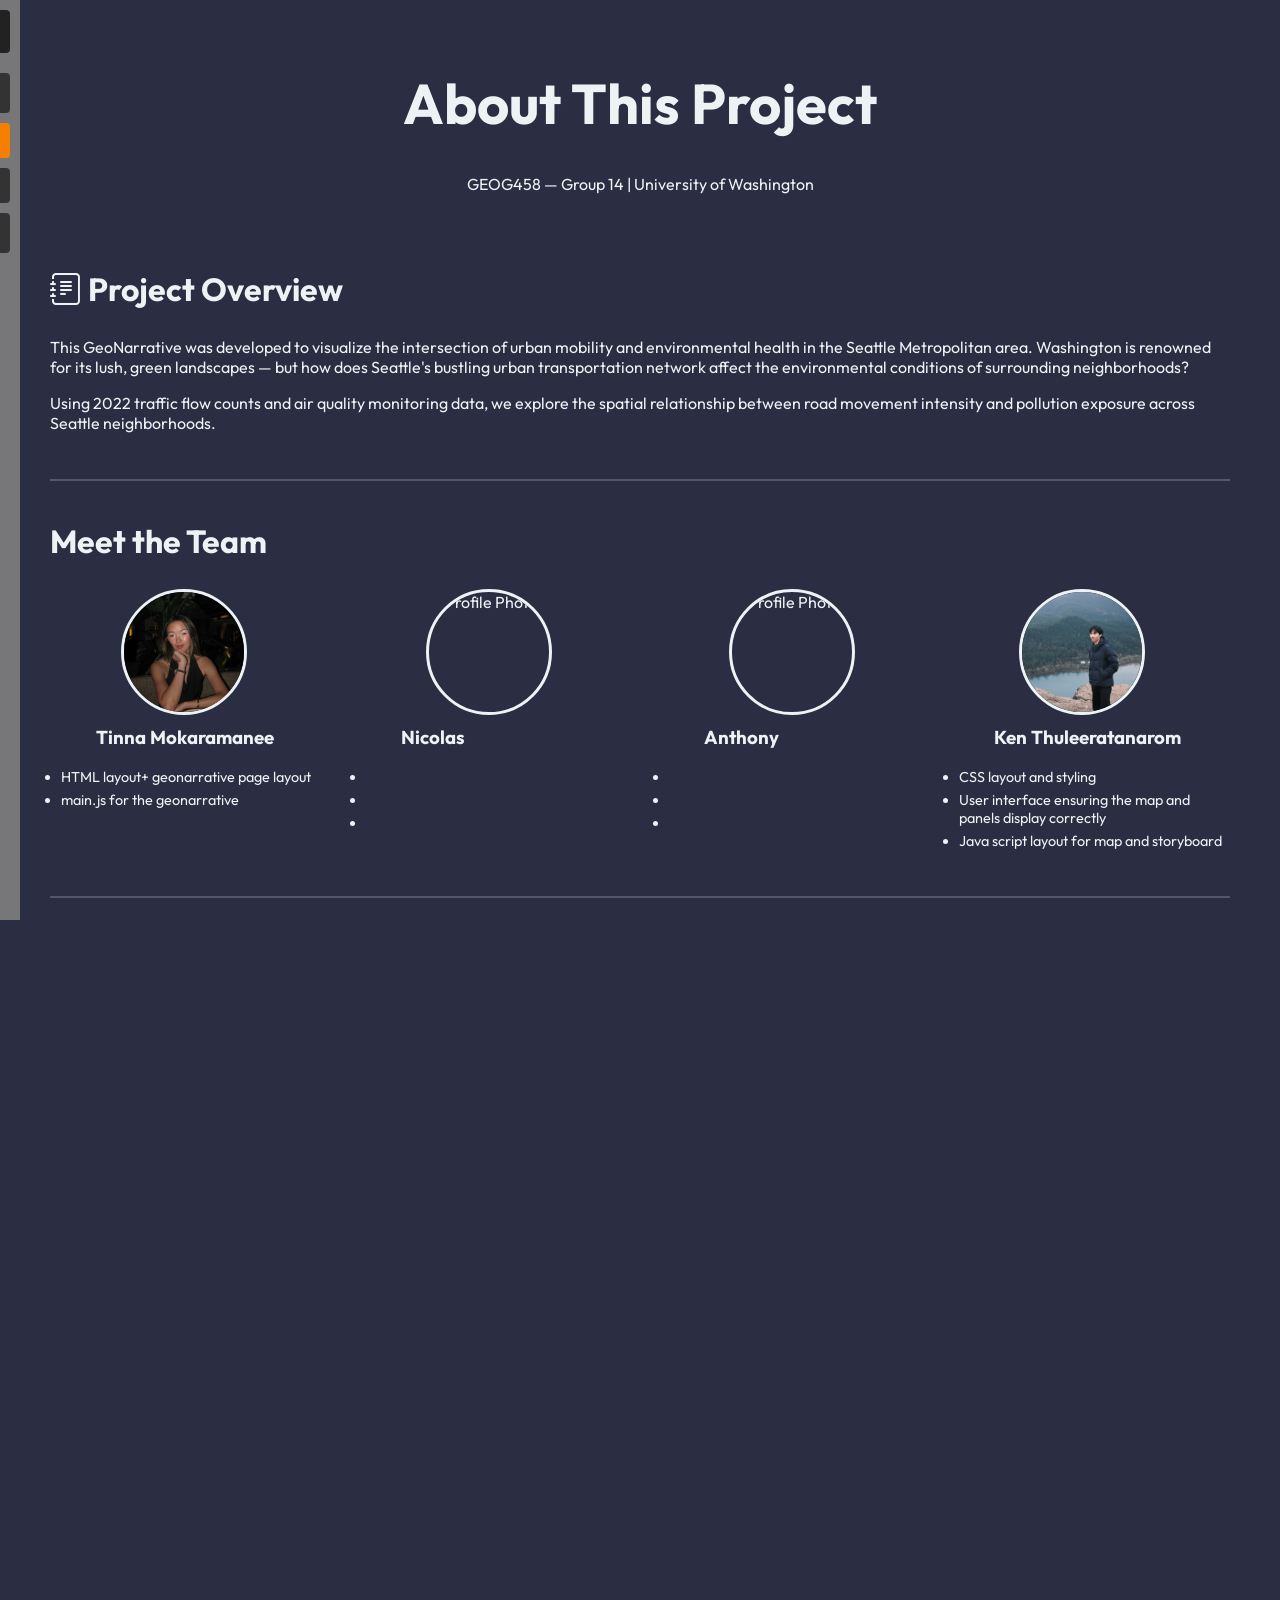
==== about.html @ a7c9efb5 "navbar first edit" ====
<!DOCTYPE html>
<html>
<head>
  <meta charset="utf-8" />
  <title>About — Seattle Traffic & Environmental Impact</title>
  <link rel="stylesheet" href="https://fonts.googleapis.com/css2?family=Outfit:wght@300;400;600;700&family=Space+Mono:wght@400;700&display=swap" />
  <link rel="stylesheet" href="https://cdn.jsdelivr.net/npm/bootstrap-icons@1.8.1/font/bootstrap-icons.css">
  <link rel="stylesheet" href="css/main.css">
</head>
<body>

  <div id="navbar" class="navbar">
    <button id="nav-toggle">Navigation Bar</button>
    <div class="nav-links">
      <a class="nav-btn" href="index.html">Home</a>
      <button class="nav-btn active" data-layer="traffic">Traffic</button>
      <button class="nav-btn" data-layer="aqi">AQI</button>
      <a class="nav-btn" href="about.html">About</a>
    </div>
  </div>

  <div id="about-page">

    <div class="about-hero">
      <h1>About This Project</h1>
      <p class="subtitle">GEOG458 — Group 14 | University of Washington</p>
    </div>

    <div class="about-container">

      <section class="about-section">
        <h2><i class="bi bi-journal-text"></i> Project Overview</h2>
        <p>This GeoNarrative was developed to visualize the intersection of urban mobility and environmental health in the Seattle Metropolitan area. Washington is renowned for its lush, green landscapes — but how does Seattle's bustling urban transportation network affect the environmental conditions of surrounding neighborhoods?</p>
        <p>Using 2022 traffic flow counts and air quality monitoring data, we explore the spatial relationship between road movement intensity and pollution exposure across Seattle neighborhoods.</p>
      </section>

        <!-- TEAM SECTION -->
        <section class="team about-section">
            <div class="container">
                <h2>Meet the Team</h2>

                <div class="team-container">

                    <!-- Member 1 -->
                    <div class="team-card">
                        <img src="img/tinnapic.jpeg" alt="Profile Photo">
                        <h3>Tinna Mokaramanee</h3>
                        <p><ul>
                            <li>HTML layout+ geonarrative page layout</li>
                            <li>main.js for the geonarrative</li>
                        </ul></p>
                    </div>

                    <!-- Member 2 -->
                    <div class="team-card">
                        <img src="" alt="Profile Photo">
                        <h3>Nicolas</h3>
                        <p><ul>
                            <li></li>
                            <li></li>
                            <li></li>
                        </ul></p>
                    </div>

                    <!-- Member 3 -->
                    <div class="team-card">
                        <img src="img/mimpic.jpeg" alt="Profile Photo">
                        <h3>Anthony</h3>
                        <p><ul>
                            <li></li>
                            <li></li>
                            <li></li>
                        </ul></p>
                    </div>

                    <!-- Member 4 -->
                    <div class="team-card">
                        <img src="img/kenimg.jpg" alt="Profile Photo">
                        <h3>Ken Thuleeratanarom</h3>
                        <p><ul>
                            <li>CSS layout and styling</li>
                            <li>User interface ensuring the map and panels display correctly</li>
                            <li>Java script layout for map and storyboard</li>
                        </ul></p>
                    </div>

                </div>
            </div>
        </section>


      <section class="about-section">
        <h2><i class="bi bi-database"></i> Data Sources</h2>
        <ul class="data-links">
          <li>
            <strong>Seattle Traffic Flow Counts</strong><br>
            <a href="https://data-seattlecitygis.opendata.arcgis.com/datasets/SeattleCityGIS::traffic-study-flow-counts/about" target="_blank">Historical Study Data</a> | 
            <a href="https://data-seattlecitygis.opendata.arcgis.com/datasets/SeattleCityGIS::2022-traffic-flow-counts/about" target="_blank">2022 Annual Report</a>
          </li>
          <li>
            <strong>Washington Air Quality Advisory</strong><br>
            <a href="https://airqualitymap.ecology.wa.gov" target="_blank">WA Department of Ecology Monitoring Network</a>
          </li>
        </ul>
      </section>

      <section class="about-section">
        <h2><i class="bi bi-tools"></i> Tools & Methods</h2>
        <ul>
          <li>Mapbox GL JS for interactive web mapping</li>
          <li>Scrollama for scroll-driven narrative</li>
          <li>Python for data processing and GeoJSON conversion</li>
          <li>Washington Ecology air monitoring network data (2022)</li>
          <li>Seattle Open Data Portal traffic counts (2022)</li>
        </ul>
      </section>

      <section class="about-section">
        <h2><i class="bi bi-exclamation-circle"></i> Limitations</h2>
        <p>This analysis is limited by the availability of air quality monitoring stations, which are not evenly distributed across Seattle. Traffic data is limited to Seattle city limits and does not capture regional commuter patterns from surrounding counties. Wind patterns and emission source types were not factored into this analysis.</p>
      </section>

    </div>

    <footer id="footer">
      <div class="footer-container">
        <p>GEOG458 — Group 14 | University of Washington</p>
        <a href="https://github.com/Kur0Vargas/GEOG458-Group-14-Project" target="_blank">
          <i class="bi bi-github"></i> GitHub Repo
        </a>
      </div>
    </footer>

  </div>
  <!-- script for navbar -->
  <script>
    const navbar = document.getElementById('navbar');
    const toggleBtn = document.getElementById('nav-toggle');
    const navButtons = document.querySelectorAll('.nav-btn');
    
    
    toggleBtn.addEventListener('click', () => {
      navbar.classList.toggle('show');
    });
    
    navButtons.forEach(btn => {
      btn.addEventListener('click', () => {
        navButtons.forEach(b => b.classList.remove('active'));
        btn.classList.add('active');
      });
    });</script>
</body>
</html>
---- css/main.css ----
:root {
    --emerald-green: #2D5F3F;
    --traffic-red: #E63946;
    --urban-gray: #2B2D42;
    --pollution-orange: #F77F00;
    --sky-blue: #06A8E8;
    --concrete: #8D99AE;
    --clean-white: #EDF2F4;
    --warning-yellow: #FCBF49;
    --data-purple: #9D4EDD;
}

/* Base Styles */
html,
body,
#map {
    width: 100%;
    height: 100%;
    margin: 0;
    padding: 0;
    font-family: 'Outfit', sans-serif;
    overflow-x: hidden;
}

body {
    background: var(--urban-gray);
    color: var(--clean-white);
}

/* Typography */
h1, h2, h3, h4, h5, h6 {
    font-weight: 700;
}

h1 {
    font-size: 3.5rem;
    line-height: 1.2;
}

h2 {
    font-size: 2rem;
    line-height: 1.3;
}

/* Storyboard */
#storyboard {
    position: -webkit-sticky;
    position: sticky;
    top: 0;
    width: 100%;
    height: 100vh;
}

#map {
    position: absolute;
    top: 0;
    bottom: 0;
    width: 100%;
    z-index: 1;
}

/* Legend Panel */

.legend {
  color: black;
  position: absolute;
  top: 20px;
  right: 20px;
  background: rgba(255, 255, 255, 0.9);
  padding: 12px 16px;
  border-radius: 8px;
  font-size: 0.85rem;
  z-index: 999;
}

.legend h4 {
  margin: 0 0 8px 0;
  font-size: 0.9rem;
}

.legend div {
  display: flex;
  align-items: center;
  gap: 8px;
  margin-bottom: 4px;
}

.legend span {
  display: inline-block;
  width: 30px;
  height: 4px;
  border-radius: 2px;
}

#traffic-legend {
  position: absolute;
  top: 20px;
  right: 20px;
}

#aqi-legend {
  position: absolute;
  top: 150px;
  right: 20px;
}




/* Cover Page */
#cover {
    width: 100%;
    height: 100vh;
    background: linear-gradient(135deg, var(--urban-gray) 0%, var(--emerald-green) 100%);
    position: relative;
    display: flex;
    align-items: center;
    justify-content: center;
    overflow: hidden;
}

/* Animated traffic overlay */
.traffic-overlay {
    position: absolute;
    top: 0;
    left: 0;
    width: 100%;
    height: 100%;
    background: 
        linear-gradient(90deg, transparent 0%, rgba(230, 57, 70, 0.1) 50%, transparent 100%);
    background-size: 200% 100%;
    animation: trafficFlow 8s linear infinite;
    pointer-events: none;
}

@keyframes trafficFlow {
    0% { background-position: -200% 0; }
    100% { background-position: 200% 0; }
}

#intro {
    position: relative;
    max-width: 900px;
    padding: 3rem;
    border-radius: 12px;
    background: rgba(43, 45, 66, 0.85);
    backdrop-filter: blur(15px);
    border: 3px solid var(--emerald-green);
    box-shadow: 
        0 0 50px rgba(45, 95, 63, 0.4),
        inset 0 0 30px rgba(45, 95, 63, 0.1);
    animation: fadeSlideIn 1.5s ease-out;
    z-index: 2;
}

@keyframes fadeSlideIn {
    from {
        opacity: 0;
        transform: translateY(40px);
    }
    to {
        opacity: 1;
        transform: translateY(0);
    }
}

.subtitle-badge {
    display: inline-block;
    background: var(--emerald-green);
    color: var(--clean-white);
    padding: 0.5rem 1.5rem;
    border-radius: 20px;
    font-size: 0.85rem;
    font-weight: 600;
    letter-spacing: 1px;
    text-transform: uppercase;
    margin-bottom: 1.5rem;
}

#intro h1 {
    color: var(--clean-white);
    margin-bottom: 1rem;
    text-shadow: 2px 2px 4px rgba(0, 0, 0, 0.5);
}

#intro h1 i {
    color: var(--emerald-green);
    margin-right: 1rem;
    font-size: 3rem;
}

#intro h5 {
    color: var(--sky-blue);
    font-size: 1.5rem;
    margin-bottom: 1.5rem;
    font-weight: 400;
}

#intro p {
    font-size: 1.15rem;
    line-height: 1.8;
    margin-bottom: 2rem;
    color: var(--clean-white);
}

/* Intro Stats */
.intro-stats {
    display: grid;
    grid-template-columns: repeat(3, 1fr);
    gap: 2rem;
    margin: 2rem 0;
    padding: 2rem 0;
    border-top: 2px solid rgba(45, 95, 63, 0.5);
    border-bottom: 2px solid rgba(45, 95, 63, 0.5);
}

.stat-item {
    text-align: center;
}

.stat-item i {
    font-size: 2.5rem;
    color: var(--sky-blue);
    display: block;
    margin-bottom: 0.5rem;
}

.stat-number {
    display: block;
    font-size: 1.5rem;
    font-weight: 700;
    color: var(--clean-white);
    font-family: 'Space Mono', monospace;
}

.stat-label {
    display: block;
    font-size: 0.9rem;
    color: var(--concrete);
    text-transform: uppercase;
    letter-spacing: 1px;
}

/* Scroll Indicator */
.scroll-indicator {
    text-align: center;
    margin-top: 2rem;
    animation: bounce 2s infinite;
}

.scroll-indicator i {
    font-size: 2rem;
    color: var(--emerald-green);
    display: block;
}

.scroll-indicator span {
    font-size: 0.9rem;
    color: var(--concrete);
    text-transform: uppercase;
    letter-spacing: 1px;
}

@keyframes bounce {
    0%, 100% { transform: translateY(0); }
    50% { transform: translateY(10px); }
}

#intro .footnote {
    text-align: center;
    padding-top: 1.5rem;
    margin-top: 2rem;
    border-top: 1px solid rgba(45, 95, 63, 0.5);
}

#intro .footnote span {
    color: var(--concrete);
    font-size: 0.85rem;
}

/* GeoNarrative Section */
#geonarrative {
    position: relative;
}

/* Scene Styles */
.scene {
    position: relative;
    max-width: 550px;
    margin: 0 auto 0 4rem;
    padding: 2.5rem;
    background: linear-gradient(135deg, rgba(43, 45, 66, 0.95) 0%, rgba(45, 95, 63, 0.85) 100%);
    backdrop-filter: blur(10px);
    border-left: 5px solid var(--emerald-green);
    border-radius: 0 12px 12px 0;
    box-shadow: -8px 8px 30px rgba(0, 0, 0, 0.6);
    transition: all 0.3s ease;
    z-index: 5;
}

.scene:hover {
    box-shadow: -12px 12px 40px rgba(45, 95, 63, 0.4);
    border-left-width: 7px;
    transform: translateX(5px);
}

.scene:first-child {
    margin-top: -35%;
}

.scene:last-child {
    margin-bottom: 0vh;
}

/* For the image at the bottom fill */
.final-hero-break {
    width: 100%;
    height: 100vh; 
    overflow: hidden;
    position: relative;
    display: block;
    margin: 0;
    padding: 0;
}

.final-hero-break img {
    width: 100%;
    height: 100%;
    object-fit: cover; 
    object-position: center; 
    
    display: block;
    border: none;
}

.scene h2 {
    color: var(--clean-white);
    margin-bottom: 1.5rem;
    padding-bottom: 0.75rem;
    border-bottom: 3px solid var(--sky-blue);
}

.scene h2 i {
    margin-right: 0.75rem;
    color: var(--sky-blue);
}

.scene p {
    color: var(--clean-white);
    font-size: 1.1rem;
    line-height: 1.8;
    margin-bottom: 1.25rem;
}

.scene ul {
    color: var(--clean-white);
    line-height: 1.8;
}

.scene ul li {
    margin-bottom: 0.5rem;
}

/* Special Components */
.mapboxgl-popup-content {
  color: black;
}

.data-callout {
    display: flex;
    align-items: flex-start;
    gap: 1rem;
    background: rgba(6, 168, 232, 0.15);
    border-left: 4px solid var(--sky-blue);
    padding: 1.5rem;
    border-radius: 8px;
    margin: 1.5rem 0;
}

.data-callout i {
    font-size: 2rem;
    color: var(--sky-blue);
    flex-shrink: 0;
}

.data-callout strong {
    color: var(--sky-blue);
    display: block;
    margin-bottom: 0.5rem;
}

.data-callout p {
    margin: 0;
    font-size: 1rem;
}

/* Visualization Links */
.viz-link {
    background: linear-gradient(135deg, var(--data-purple) 0%, var(--sky-blue) 100%);
    padding: 1.5rem;
    border-radius: 8px;
    margin: 1.5rem 0;
    text-align: center;
}

.viz-link a {
    color: var(--clean-white);
    text-decoration: none;
    font-weight: 600;
    font-size: 1.1rem;
    display: flex;
    align-items: center;
    justify-content: center;
    gap: 0.5rem;
    transition: all 0.3s ease;
}

.viz-link a:hover {
    transform: scale(1.05);
    text-shadow: 0 0 10px rgba(255, 255, 255, 0.5);
}

/* Key Findings Box */
.key-findings {
    background: rgba(247, 127, 0, 0.15);
    border: 2px solid var(--pollution-orange);
    border-radius: 8px;
    padding: 1.5rem;
    margin: 1.5rem 0;
}

.key-findings h4 {
    color: var(--pollution-orange);
    margin-bottom: 1rem;
}

.key-findings ul {
    margin: 0;
    padding-left: 1.5rem;
}

/* Impact Grid */
.impact-grid {
    display: grid;
    grid-template-columns: 1fr;
    gap: 1rem;
    margin: 1.5rem 0;
}

.impact-item {
    display: flex;
    align-items: center;
    gap: 1rem;
    background: rgba(230, 57, 70, 0.15);
    border-left: 3px solid var(--traffic-red);
    padding: 1rem;
    border-radius: 4px;
}

.impact-item i {
    font-size: 1.5rem;
    color: var(--traffic-red);
}

/* Neighborhood Stats */
.neighborhood-stats {
    display: grid;
    grid-template-columns: 1fr;
    gap: 1.5rem;
    margin: 1.5rem 0;
}

.stat-card {
    background: rgba(141, 153, 174, 0.2);
    border: 2px solid var(--concrete);
    border-radius: 8px;
    padding: 1.5rem;
    text-align: center;
    transition: all 0.3s ease;
}

.stat-card:hover {
    transform: translateY(-5px);
    box-shadow: 0 10px 20px rgba(0, 0, 0, 0.3);
}

.stat-card h4 {
    color: var(--clean-white);
    margin-bottom: 1rem;
}

.stat-value {
    display: inline-block;
    padding: 0.5rem 1.5rem;
    border-radius: 20px;
    font-weight: 700;
    font-size: 1.1rem;
    margin-bottom: 0.5rem;
}

.stat-value.high {
    background: var(--traffic-red);
    color: white;
}

.stat-value.medium {
    background: var(--pollution-orange);
    color: white;
}

.stat-value.low {
    background: var(--emerald-green);
    color: white;
}

.stat-card p {
    font-size: 0.95rem;
    margin: 0;
    color: var(--concrete);
}

/* Insight Box */
.insight-box {
    background: linear-gradient(135deg, rgba(252, 191, 73, 0.2) 0%, rgba(247, 127, 0, 0.2) 100%);
    border: 2px solid var(--warning-yellow);
    border-radius: 8px;
    padding: 1.5rem;
    margin: 1.5rem 0;
}

.insight-box h4 {
    color: var(--warning-yellow);
    margin-bottom: 1rem;
}

.insight-box h4 i {
    margin-right: 0.5rem;
}

/* Methodology Steps */
.methodology-steps {
    margin: 1.5rem 0;
}

.method-step {
    display: flex;
    align-items: flex-start;
    gap: 1.5rem;
    margin-bottom: 1.5rem;
    padding-bottom: 1.5rem;
    border-bottom: 1px solid rgba(141, 153, 174, 0.3);
}

.method-step:last-child {
    border-bottom: none;
}

.step-number {
    width: 50px;
    height: 50px;
    background: var(--emerald-green);
    color: white;
    border-radius: 50%;
    display: flex;
    align-items: center;
    justify-content: center;
    font-size: 1.5rem;
    font-weight: 700;
    flex-shrink: 0;
    font-family: 'Space Mono', monospace;
}

.step-content h4 {
    color: var(--sky-blue);
    margin-bottom: 0.5rem;
}

.step-content p {
    margin: 0;
    font-size: 1rem;
}

/* Policy Recommendations */
.policy-recommendations {
    display: grid;
    grid-template-columns: 1fr;
    gap: 1.5rem;
    margin: 1.5rem 0;
}

.policy-item {
    background: rgba(157, 78, 221, 0.15);
    border-left: 4px solid var(--data-purple);
    padding: 1.5rem;
    border-radius: 8px;
    transition: all 0.3s ease;
}

.policy-item:hover {
    background: rgba(157, 78, 221, 0.25);
    transform: translateX(5px);
}

.policy-item i {
    font-size: 2rem;
    color: var(--data-purple);
    margin-bottom: 0.5rem;
}

.policy-item h4 {
    color: var(--clean-white);
    margin: 0.5rem 0;
}

.policy-item p {
    margin: 0;
    font-size: 0.95rem;
}

/* Future List */
.future-list {
    background: rgba(6, 168, 232, 0.1);
    border: 2px solid var(--sky-blue);
    border-radius: 8px;
    padding: 1.5rem 1.5rem 1.5rem 3rem;
    margin: 1.5rem 0;
}

.future-list li {
    margin-bottom: 0.75rem;
    color: var(--clean-white);
}

/* CTA Box */
.cta-box {
    background: linear-gradient(135deg, rgba(45, 95, 63, 0.3) 0%, rgba(6, 168, 232, 0.3) 100%);
    border: 3px solid var(--emerald-green);
    border-radius: 12px;
    padding: 2rem;
    text-align: center;
    margin: 2rem 0;
}

.cta-box h4 {
    color: var(--emerald-green);
    margin-bottom: 1rem;
}

.cta-buttons {
    display: flex;
    flex-direction: column;
    gap: 1rem;
    margin-top: 1.5rem;
}

.btn-primary {
    background: var(--emerald-green);
    color: white;
    padding: 1rem 2rem;
    border-radius: 8px;
    text-decoration: none;
    font-weight: 600;
    transition: all 0.3s ease;
    display: block;
}

.btn-primary:hover {
    background: var(--sky-blue);
    transform: scale(1.05);
    box-shadow: 0 5px 15px rgba(6, 168, 232, 0.4);
}

/* Footer */

#footer {
    width: 100%;
    min-height: 40vh;
    background: linear-gradient(180deg, rgba(43, 45, 66, 0.98) 0%, rgba(45, 95, 63, 0.95) 100%);
    color: var(--clean-white);
    padding: 3rem 0 2rem;
    border-top: 4px solid var(--emerald-green);
    display: flex;
    justify-content: flex-start;
    padding-left: 55px;
}

#footer h5 {
    color: var(--emerald-green);
    margin-bottom: 1.5rem;
    font-size: 1.2rem;
    border-bottom: 2px solid var(--sky-blue);
    padding-bottom: 0.5rem;
}

#footer h5 i {
    margin-right: 0.5rem;
    color: var(--sky-blue);
}

#footer p,
#footer li {
    color: var(--clean-white);
    line-height: 1.8;
}

#footer ul li {
    margin-bottom: 0.5rem;
}

#footer a {
    color: var(--sky-blue);
    text-decoration: none;
    transition: all 0.3s ease;
}

#footer a:hover {
    color: var(--emerald-green);
    text-decoration: underline;
}

#footer hr {
    border-color: rgba(45, 95, 63, 0.5);
    margin: 2rem 0;
}

/* about section */
.about-hero {
    max-width: 900px;     
    margin: 0 auto;        
    padding: 2rem 20px;    
    text-align: center;     
}

.team-card li {
    font-size: 0.9rem;
    margin-bottom: 5px;
    text-align: left;
}
.team-card img {
    display: block;
    width: 120px;
    height: 120px;
    object-fit: cover;
    border-radius: 50%;
    border: 3px solid var(--clean-white);
    margin: 0 60px;
}
.team-container {
    display: grid;
    grid-template-columns: repeat(auto-fit, minmax(200px, 1fr));
    gap: 2rem;
    justify-items: center;
}


.team-card h3 {
    margin-top: 10px;
    margin-left: 35px;
}

.team-card ul {
    padding-left: 0;
    list-style: disc;
    margin-top: 10px;
}


.about-section {
    border-bottom: 2px solid rgba(255, 255, 255, 0.2);
    padding-bottom: 30px;
    margin-bottom: 40px;
}
.about-section:last-child {
    border-bottom: none;
}
.about-container {
    margin:0 50px;
}

.about-section .data-links a {
    color: #06A8E8;
    transition: color 0.3s ease;
}

.about-section .data-links a:hover {
    color: #F77F00;   
}

/* navbar */
.navbar {
    position: fixed;
    left: 0;
    top: 0;
    width: 250px;
    height: 100%;
    background-color: rgba(128, 128, 128, 0.9);
    color: white;
    transform: translateX(-250px); /* hidden by default */
    transition: transform 0.3s ease; /* smooth slide */
    display: flex;
    flex-direction: column;
    padding: 10px;
    z-index: 1000;
  }
  
  .navbar.show {
    transform: translateX(0);
  }
  
  /* Navbar toggle button */
  #nav-toggle {
    background: #222;
    color: white;
    border: none;
    padding: 10px;
    cursor: pointer;
    margin-bottom: 20px;
    font-size: 20px;
    border-radius: 4px;
  }
  
  /* Links container */
  .nav-links {
    display: flex;
    flex-direction: column;
    gap: 10px;
  }
  
  .nav-btn {
    background: #333;
    color: white;
    border-radius: 4px;
    border: none;
    padding: 10px;
    cursor: pointer;
    transition: background 0.2s ease;
  }

  .nav-btn:hover {
    background: #555;
  }
  
  .nav-btn.active {
    background: #f77f00;
    color: #111;
  }
  .navbar .nav-links a.nav-btn {
    display: inline-block;
    border-radius: 4px;
    text-align: center;
    color: white;
    text-decoration: none; 
    font-family: inherit;     
    font-weight: 600;        
    cursor: pointer;
  }

/* Responsive Design */
@media (max-width: 768px) {
    #intro {
        padding: 2rem;
        margin: 1rem;
    }
    
    #intro h1 {
        font-size: 2.5rem;
    }
    
    .intro-stats {
        grid-template-columns: 1fr;
        gap: 1rem;
    }
    
    .scene {
        margin: 0 1rem !important;
        max-width: calc(100% - 2rem);
        padding: 2rem 1.5rem;
    }
    
    .scene h2 {
        font-size: 1.5rem;
    }
    
    .cta-buttons {
        flex-direction: column;
    }
    #navbar {
        flex-direction: column;
        gap: 1rem;
        padding: 1rem;
    }
    
}
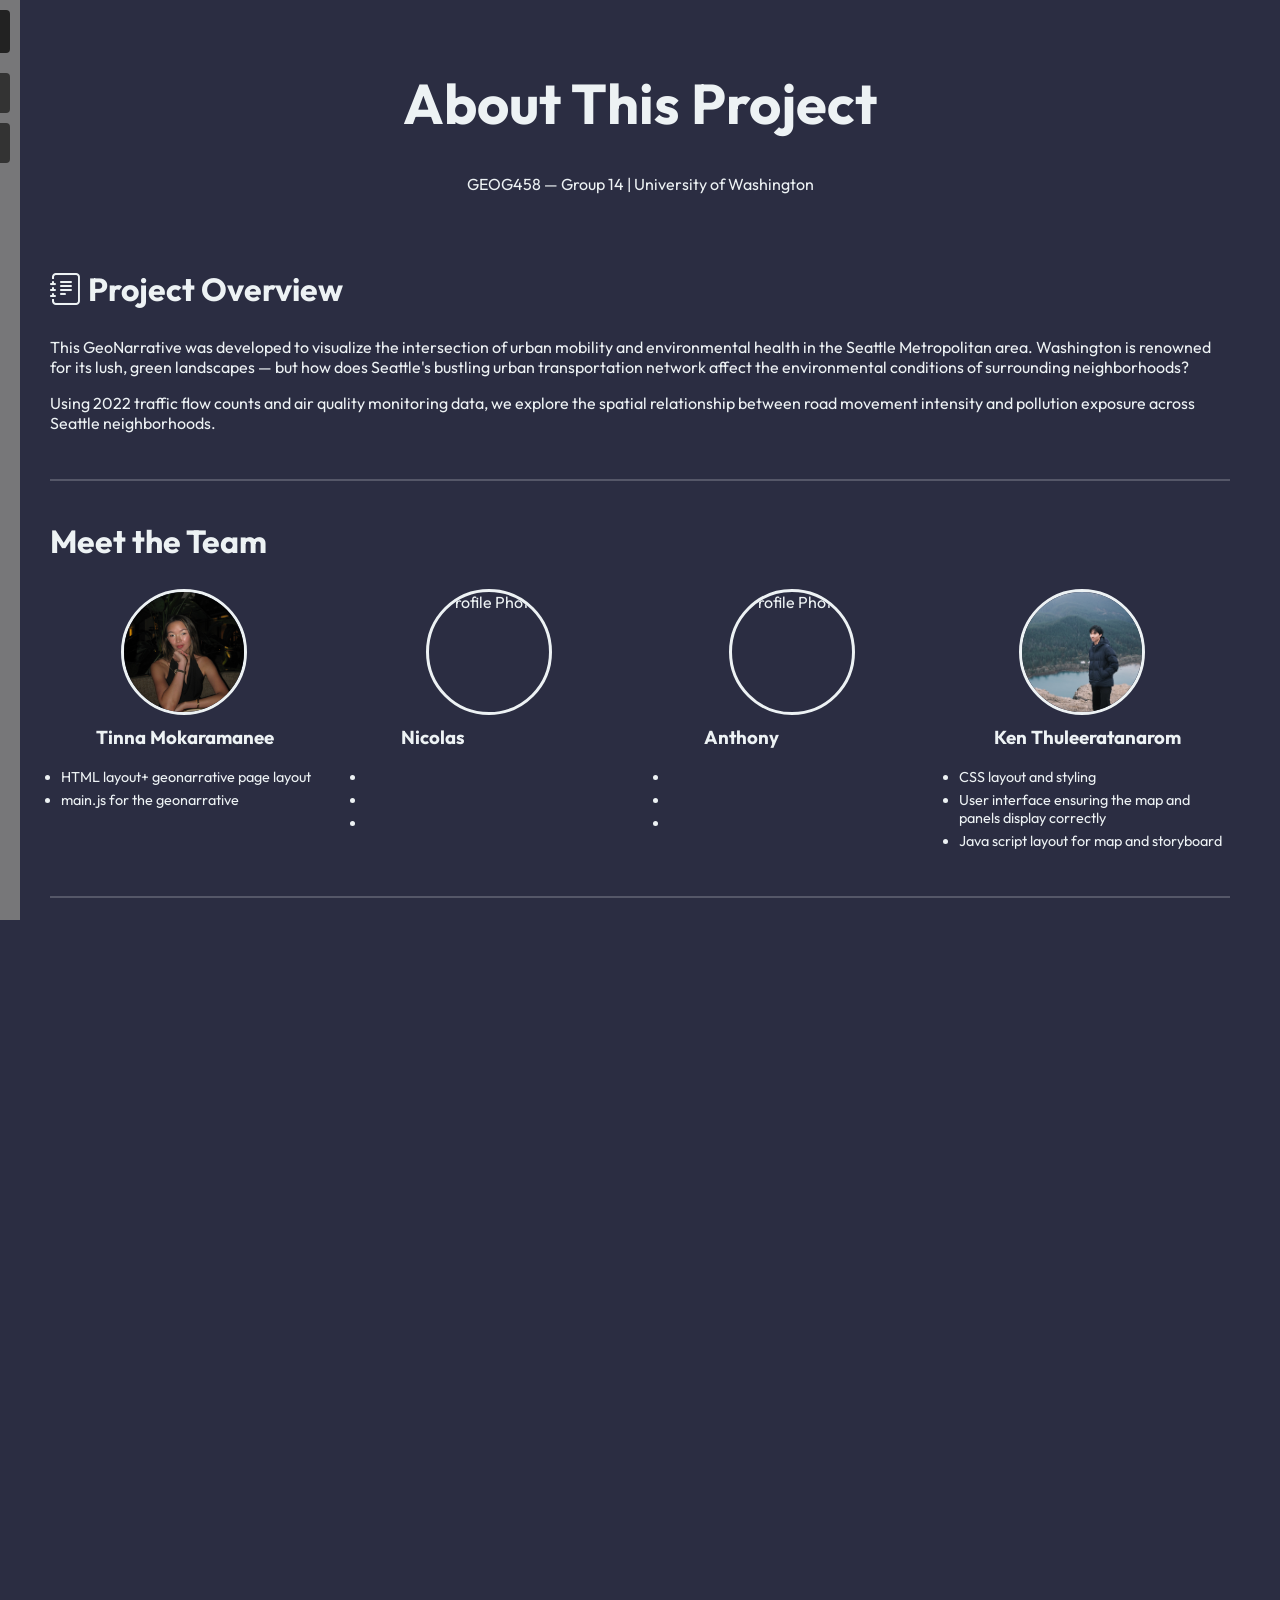
==== commit 819d5cdc: "navigation" ====
--- a/about.html
+++ b/about.html
@@ -13,8 +13,6 @@
     <button id="nav-toggle">Navigation Bar</button>
     <div class="nav-links">
       <a class="nav-btn" href="index.html">Home</a>
-      <button class="nav-btn active" data-layer="traffic">Traffic</button>
-      <button class="nav-btn" data-layer="aqi">AQI</button>
       <a class="nav-btn" href="about.html">About</a>
     </div>
   </div>
--- a/css/main.css
+++ b/css/main.css
@@ -277,6 +277,15 @@
     color: var(--concrete);
     font-size: 0.85rem;
 }
+.footnote a {
+    color: #1e90ff;
+    text-decoration: none;
+  }
+  
+  .footnote a:hover {
+    color: #ff4500;
+    text-decoration: none;
+  }
 
 /* GeoNarrative Section */
 #geonarrative {
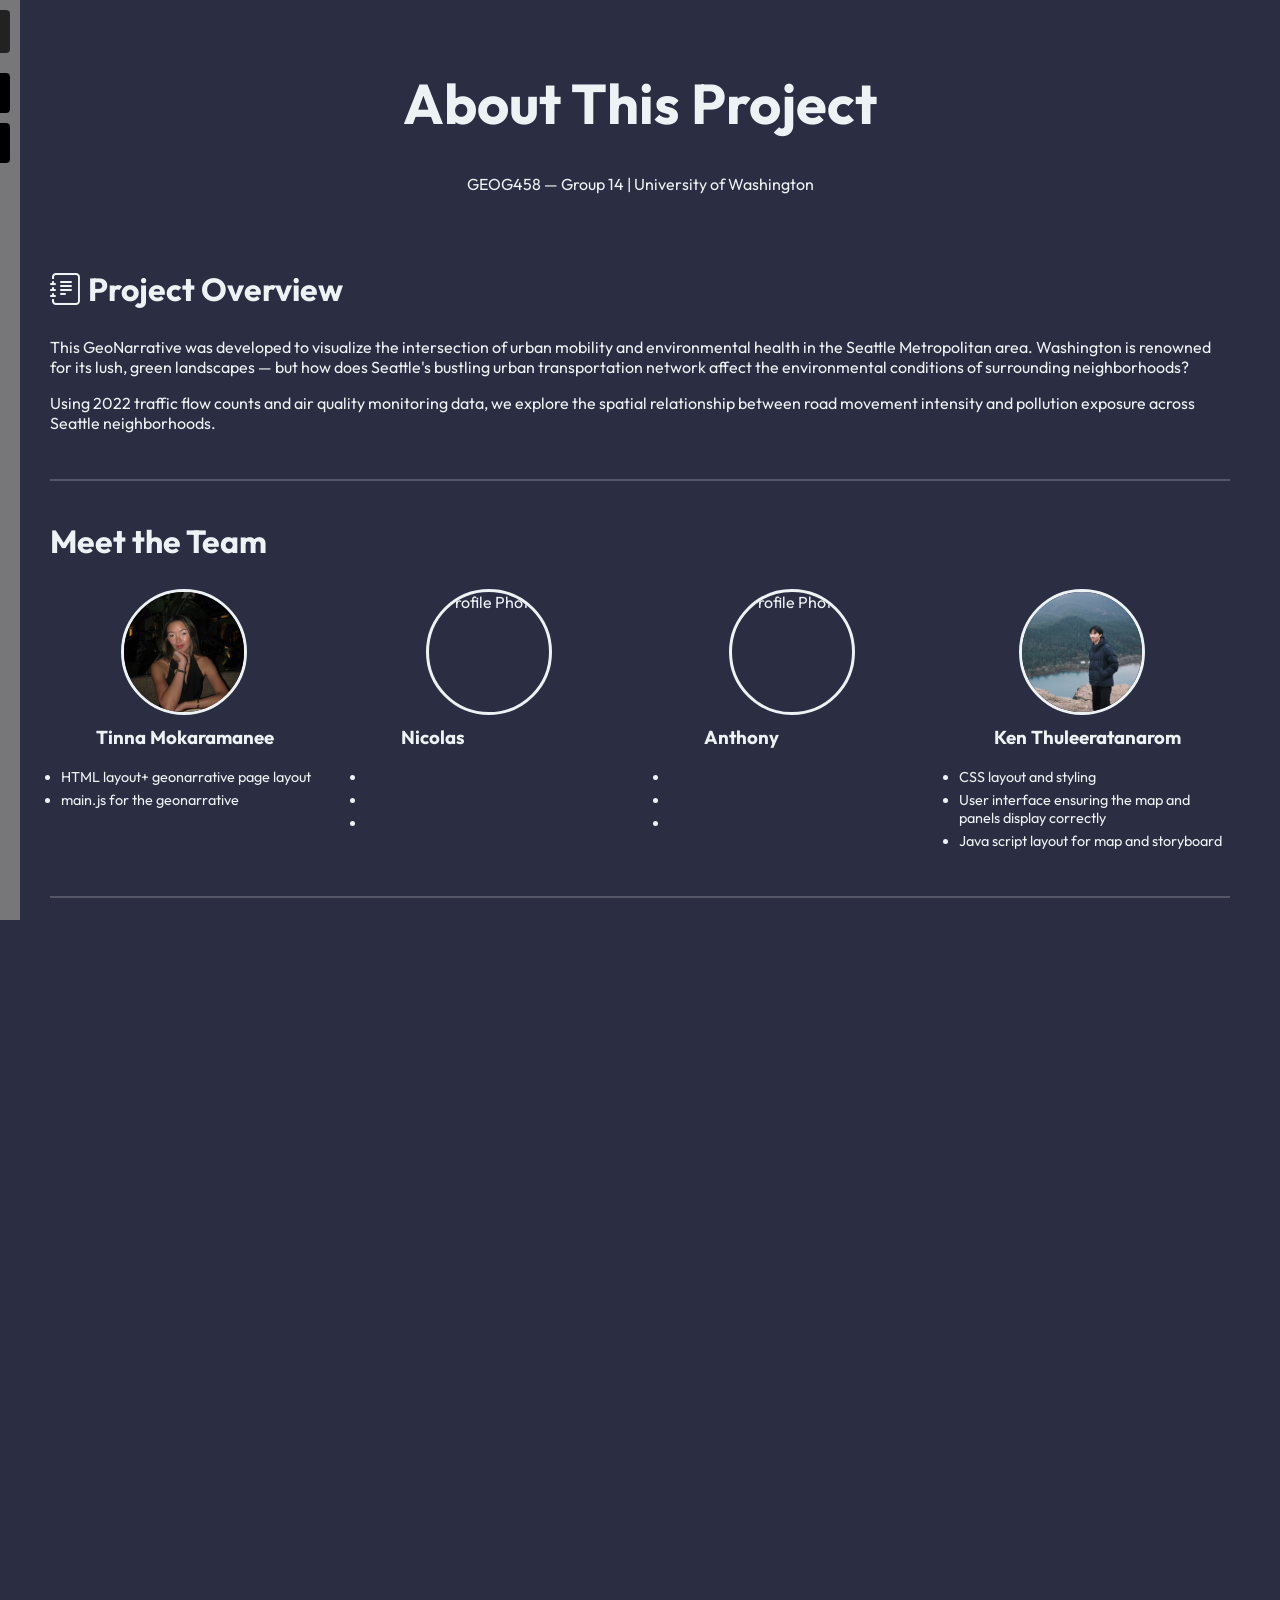
==== commit b6c921b2: "navbar" ====
--- a/about.html
+++ b/about.html
@@ -12,8 +12,8 @@
   <div id="navbar" class="navbar">
     <button id="nav-toggle">Navigation Bar</button>
     <div class="nav-links">
-      <a class="nav-btn" href="index.html">Home</a>
-      <a class="nav-btn" href="about.html">About</a>
+      <a class="nav-btn navheader" href="index.html">Home</a>
+      <a class="nav-btn navheader" href="about.html">About</a>
     </div>
   </div>
 
--- a/css/main.css
+++ b/css/main.css
@@ -827,14 +827,11 @@
     font-size: 20px;
     border-radius: 4px;
   }
-  
-  /* Links container */
   .nav-links {
     display: flex;
     flex-direction: column;
     gap: 10px;
   }
-  
   .nav-btn {
     background: #333;
     color: white;
@@ -844,6 +841,10 @@
     cursor: pointer;
     transition: background 0.2s ease;
   }
+  .navbar .nav-links a.nav-btn.navheader {
+    background: black;
+    font-weight: bold;
+}
 
   .nav-btn:hover {
     background: #555;
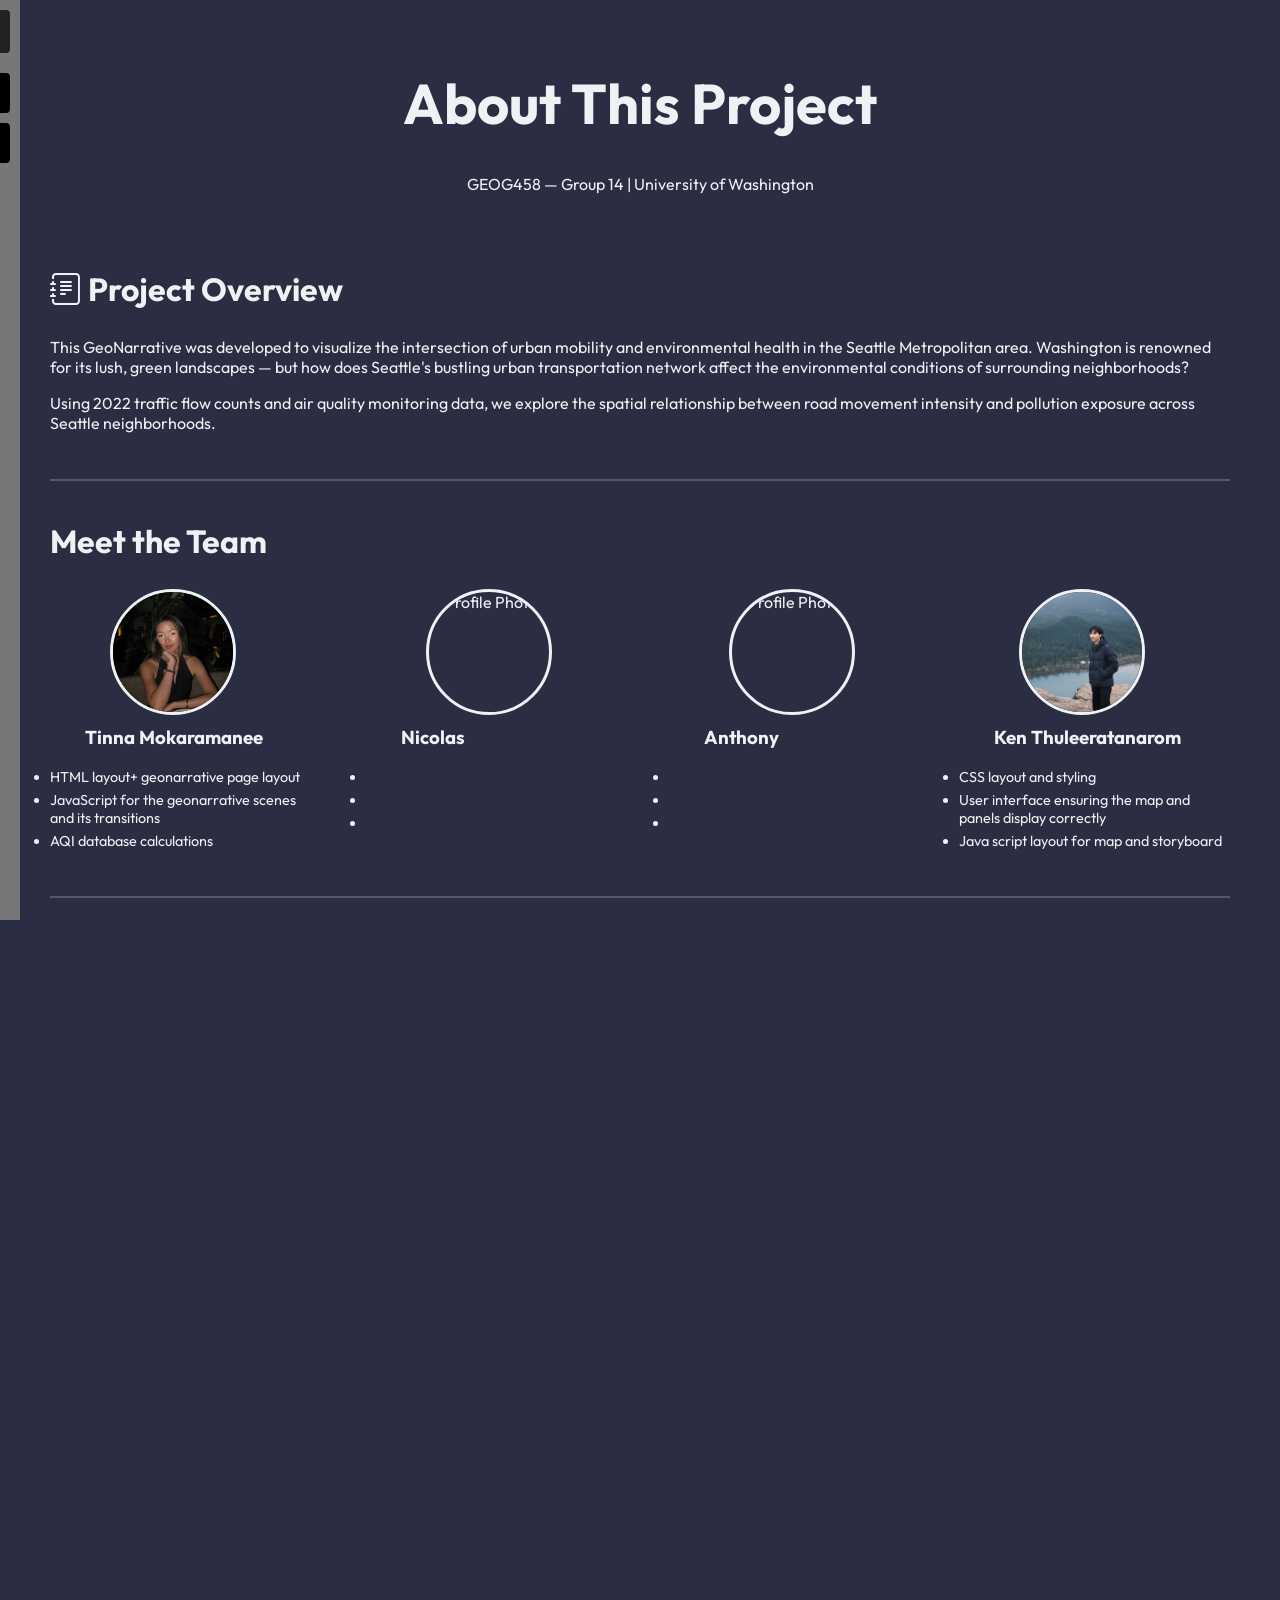
==== commit 3f058b05: "update description for about.html" ====
--- a/about.html
+++ b/about.html
@@ -45,7 +45,8 @@
                         <h3>Tinna Mokaramanee</h3>
                         <p><ul>
                             <li>HTML layout+ geonarrative page layout</li>
-                            <li>main.js for the geonarrative</li>
+                            <li>JavaScript for the geonarrative scenes and its transitions</li>
+                            <li>AQI database calculations </li>
                         </ul></p>
                     </div>
 
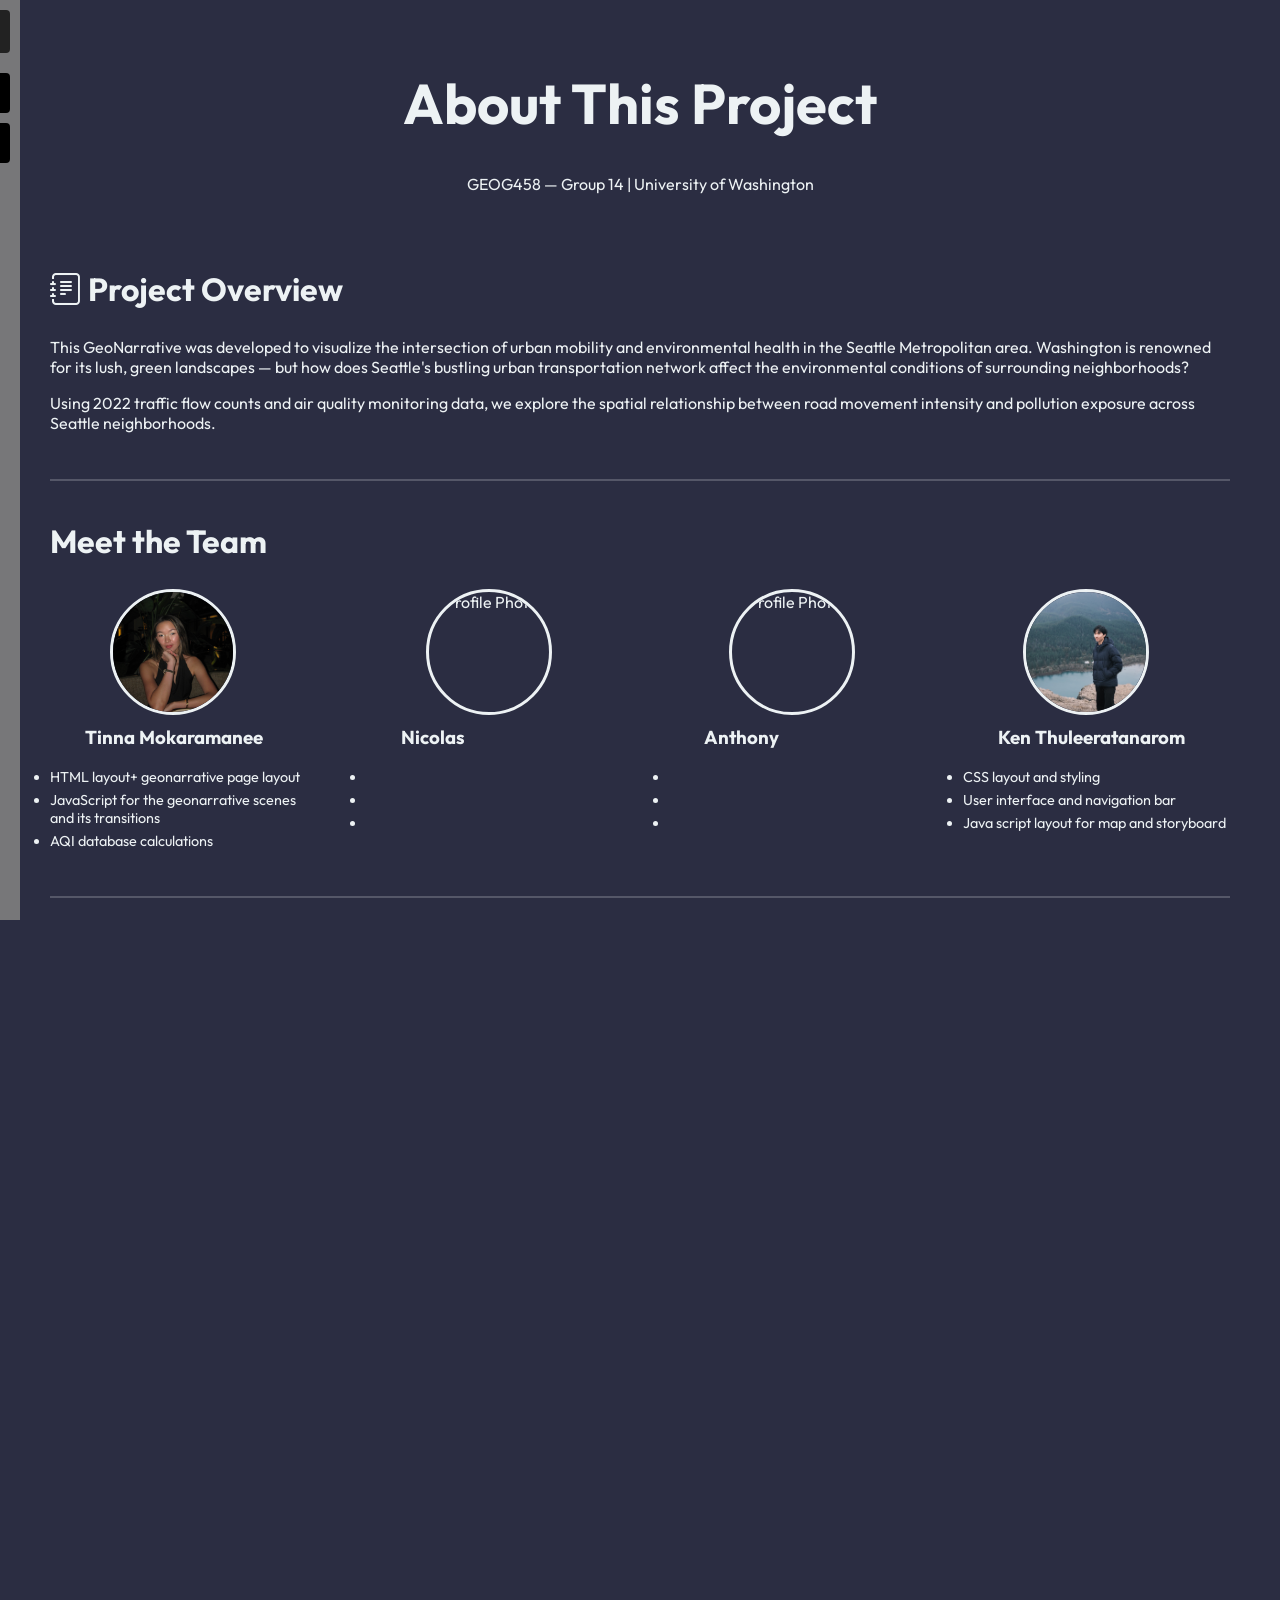
==== commit 6ad5a430: "make navbar hover instead" ====
--- a/about.html
+++ b/about.html
@@ -78,7 +78,7 @@
                         <h3>Ken Thuleeratanarom</h3>
                         <p><ul>
                             <li>CSS layout and styling</li>
-                            <li>User interface ensuring the map and panels display correctly</li>
+                            <li>User interface and navigation bar</li>
                             <li>Java script layout for map and storyboard</li>
                         </ul></p>
                     </div>
--- a/css/main.css
+++ b/css/main.css
@@ -812,7 +812,7 @@
     z-index: 1000;
   }
   
-  .navbar.show {
+  .navbar:hover {
     transform: translateX(0);
   }
   
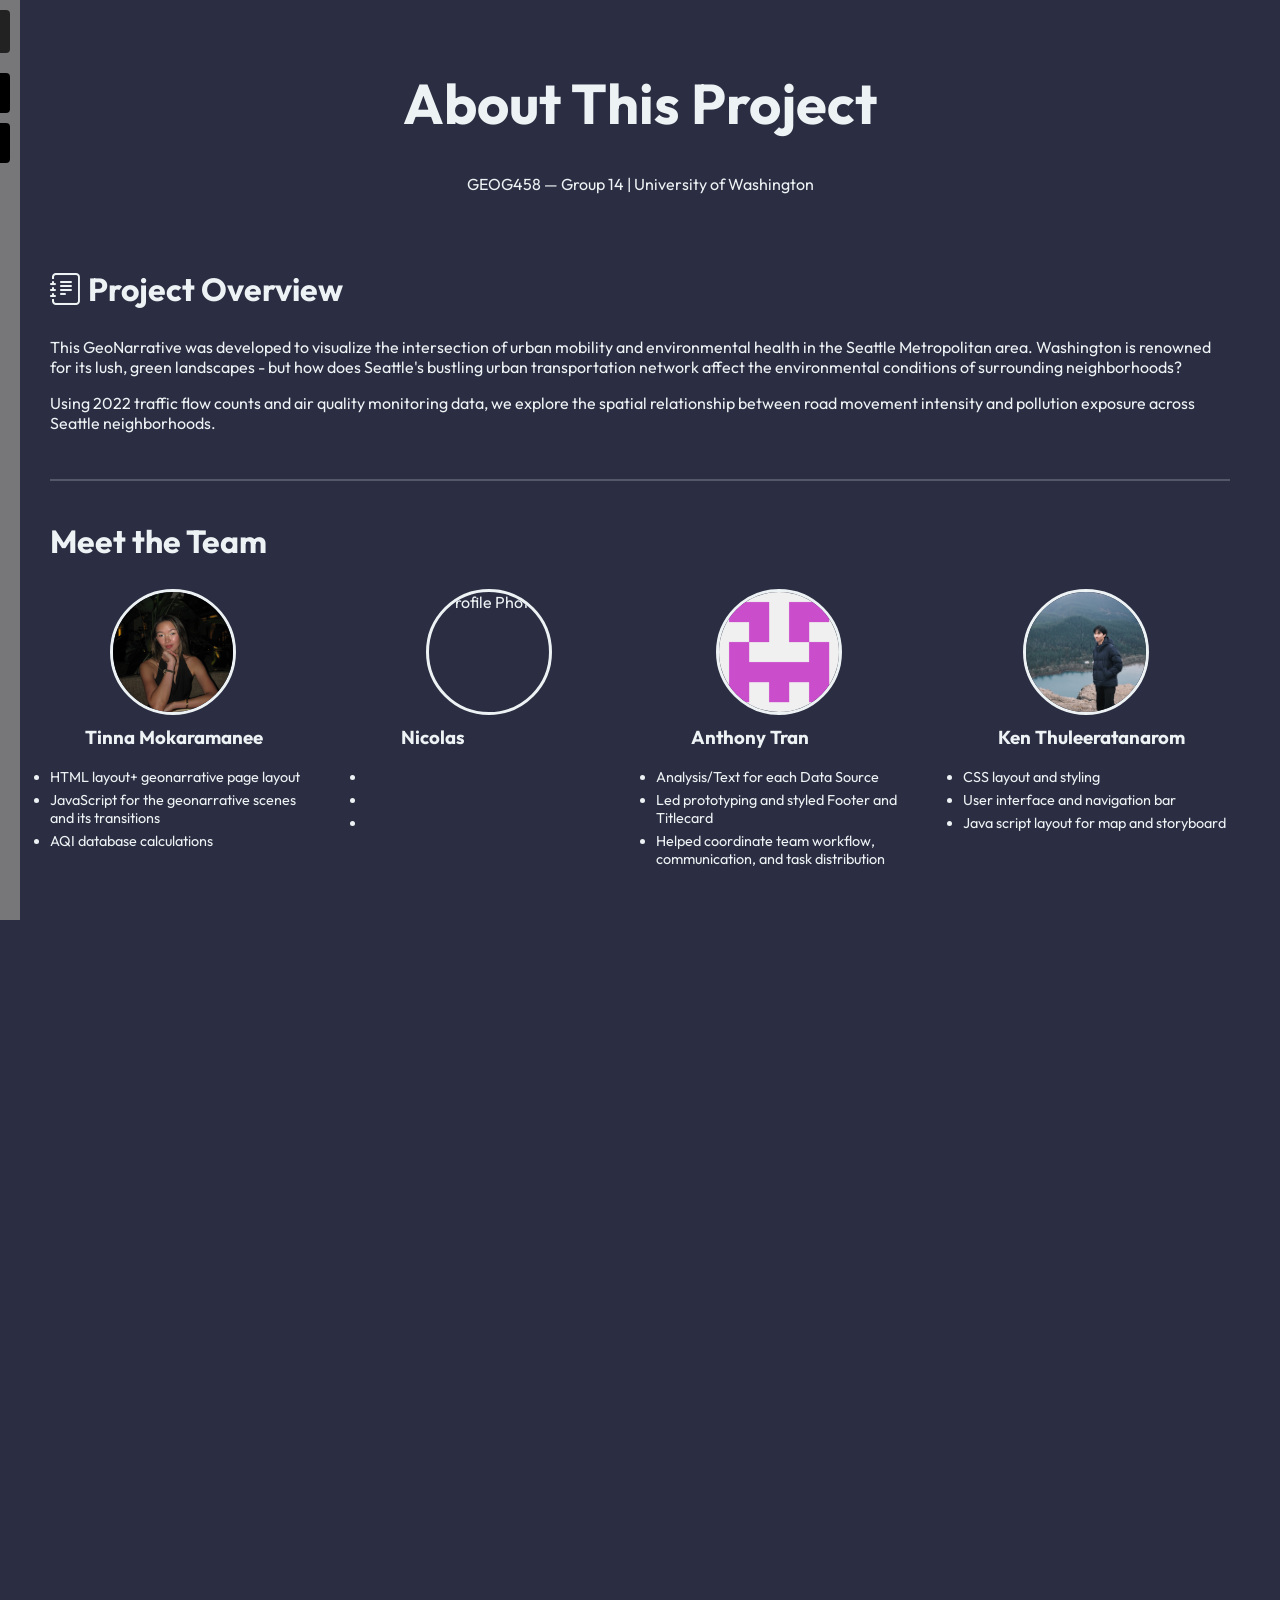
==== commit 0b824ce4: "Updated Team Project profile and data scene 6 - Updated my Team Profile info in about.html - added a" ====
--- a/about.html
+++ b/about.html
@@ -28,7 +28,7 @@
 
       <section class="about-section">
         <h2><i class="bi bi-journal-text"></i> Project Overview</h2>
-        <p>This GeoNarrative was developed to visualize the intersection of urban mobility and environmental health in the Seattle Metropolitan area. Washington is renowned for its lush, green landscapes — but how does Seattle's bustling urban transportation network affect the environmental conditions of surrounding neighborhoods?</p>
+        <p>This GeoNarrative was developed to visualize the intersection of urban mobility and environmental health in the Seattle Metropolitan area. Washington is renowned for its lush, green landscapes - but how does Seattle's bustling urban transportation network affect the environmental conditions of surrounding neighborhoods?</p>
         <p>Using 2022 traffic flow counts and air quality monitoring data, we explore the spatial relationship between road movement intensity and pollution exposure across Seattle neighborhoods.</p>
       </section>
 
@@ -63,12 +63,12 @@
 
                     <!-- Member 3 -->
                     <div class="team-card">
-                        <img src="img/mimpic.jpeg" alt="Profile Photo">
-                        <h3>Anthony</h3>
+                        <img src="img/kurovargasgithub.png" alt="Profile Photo">
+                        <h3>Anthony Tran</h3>
                         <p><ul>
-                            <li></li>
-                            <li></li>
-                            <li></li>
+                            <li>Analysis/Text for each Data Source</li>
+                            <li>Led prototyping and styled Footer and Titlecard</li>
+                            <li>Helped coordinate team workflow, communication, and task distribution</li>
                         </ul></p>
                     </div>
 
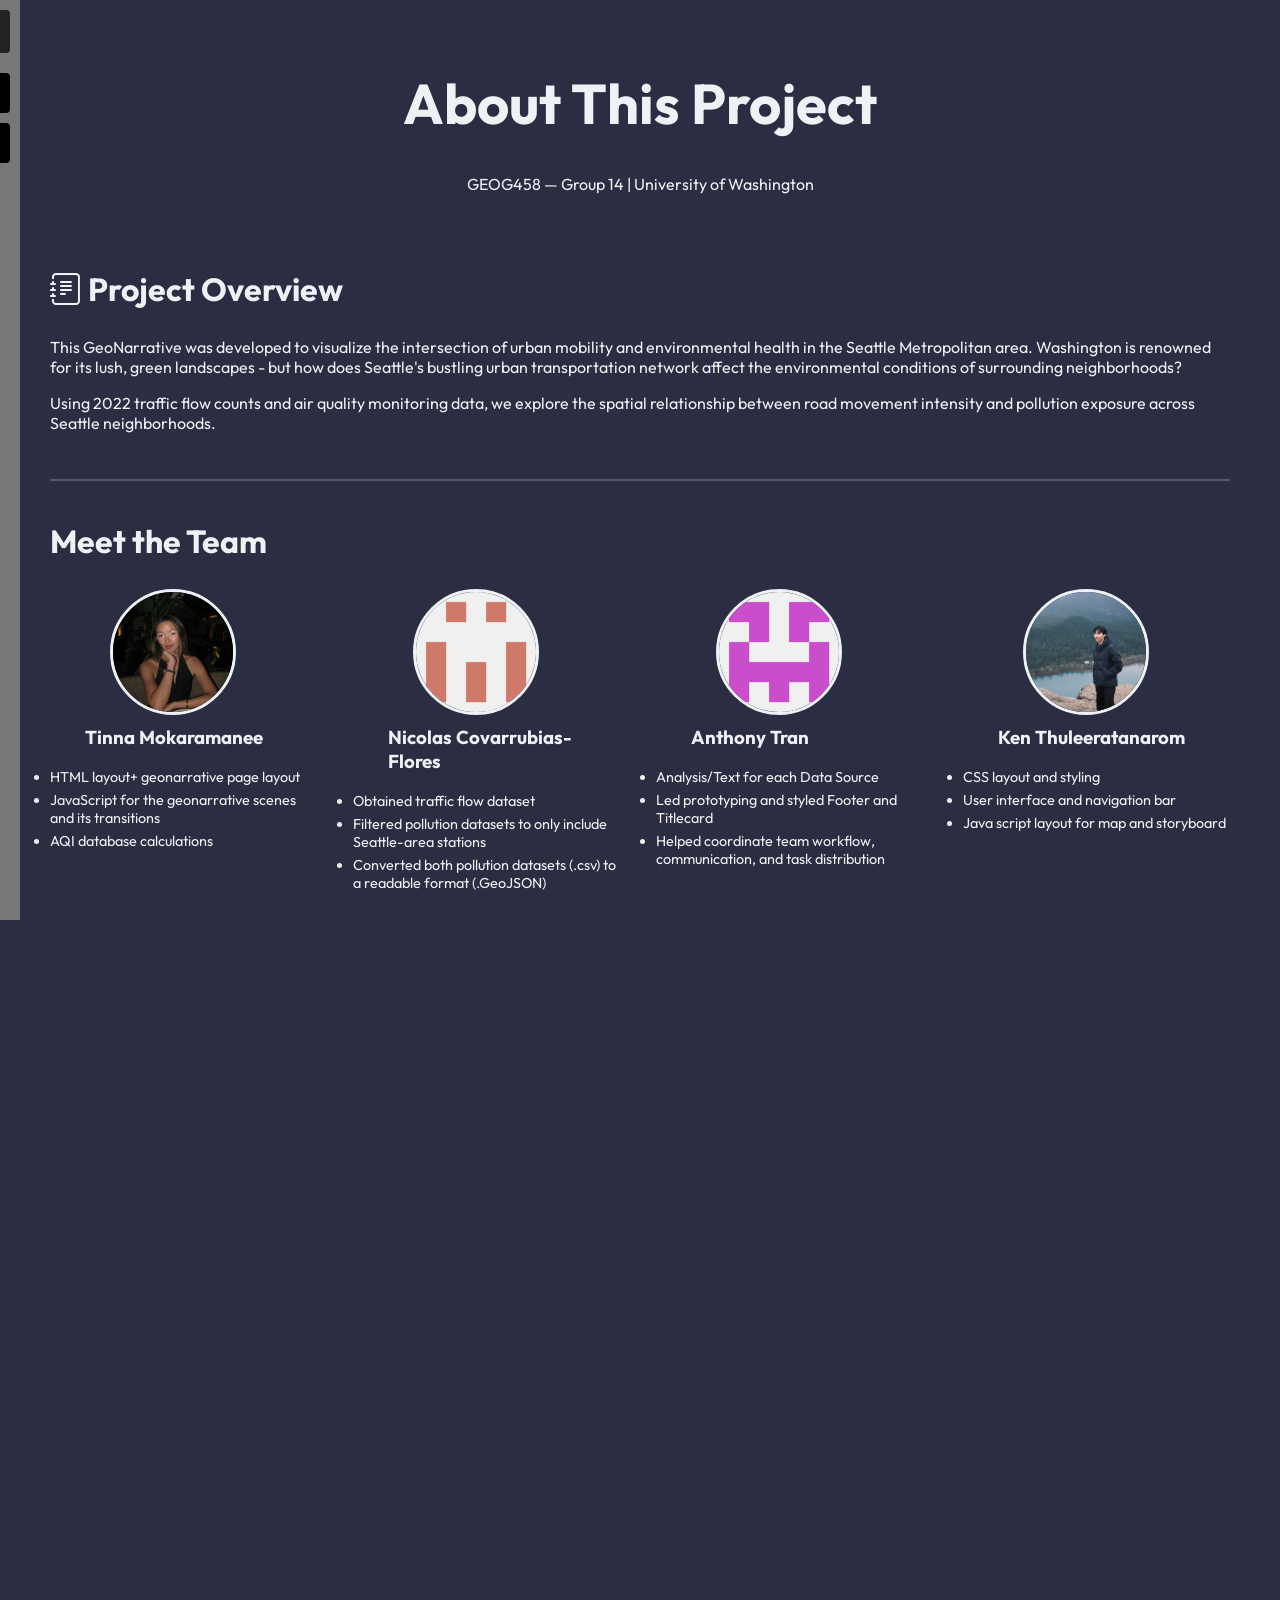
==== commit 7a26b5b3: "updated team profile" ====
--- a/about.html
+++ b/about.html
@@ -52,12 +52,12 @@
 
                     <!-- Member 2 -->
                     <div class="team-card">
-                        <img src="" alt="Profile Photo">
-                        <h3>Nicolas</h3>
+                        <img src="img/nico.png" alt="Profile Photo">
+                        <h3>Nicolas Covarrubias-Flores</h3>
                         <p><ul>
-                            <li></li>
-                            <li></li>
-                            <li></li>
+                            <li>Obtained traffic flow dataset</li>
+                            <li>Filtered pollution datasets to only include Seattle-area stations</li>
+                            <li>Converted both pollution datasets (.csv) to a readable format (.GeoJSON)</li>
                         </ul></p>
                     </div>
 
